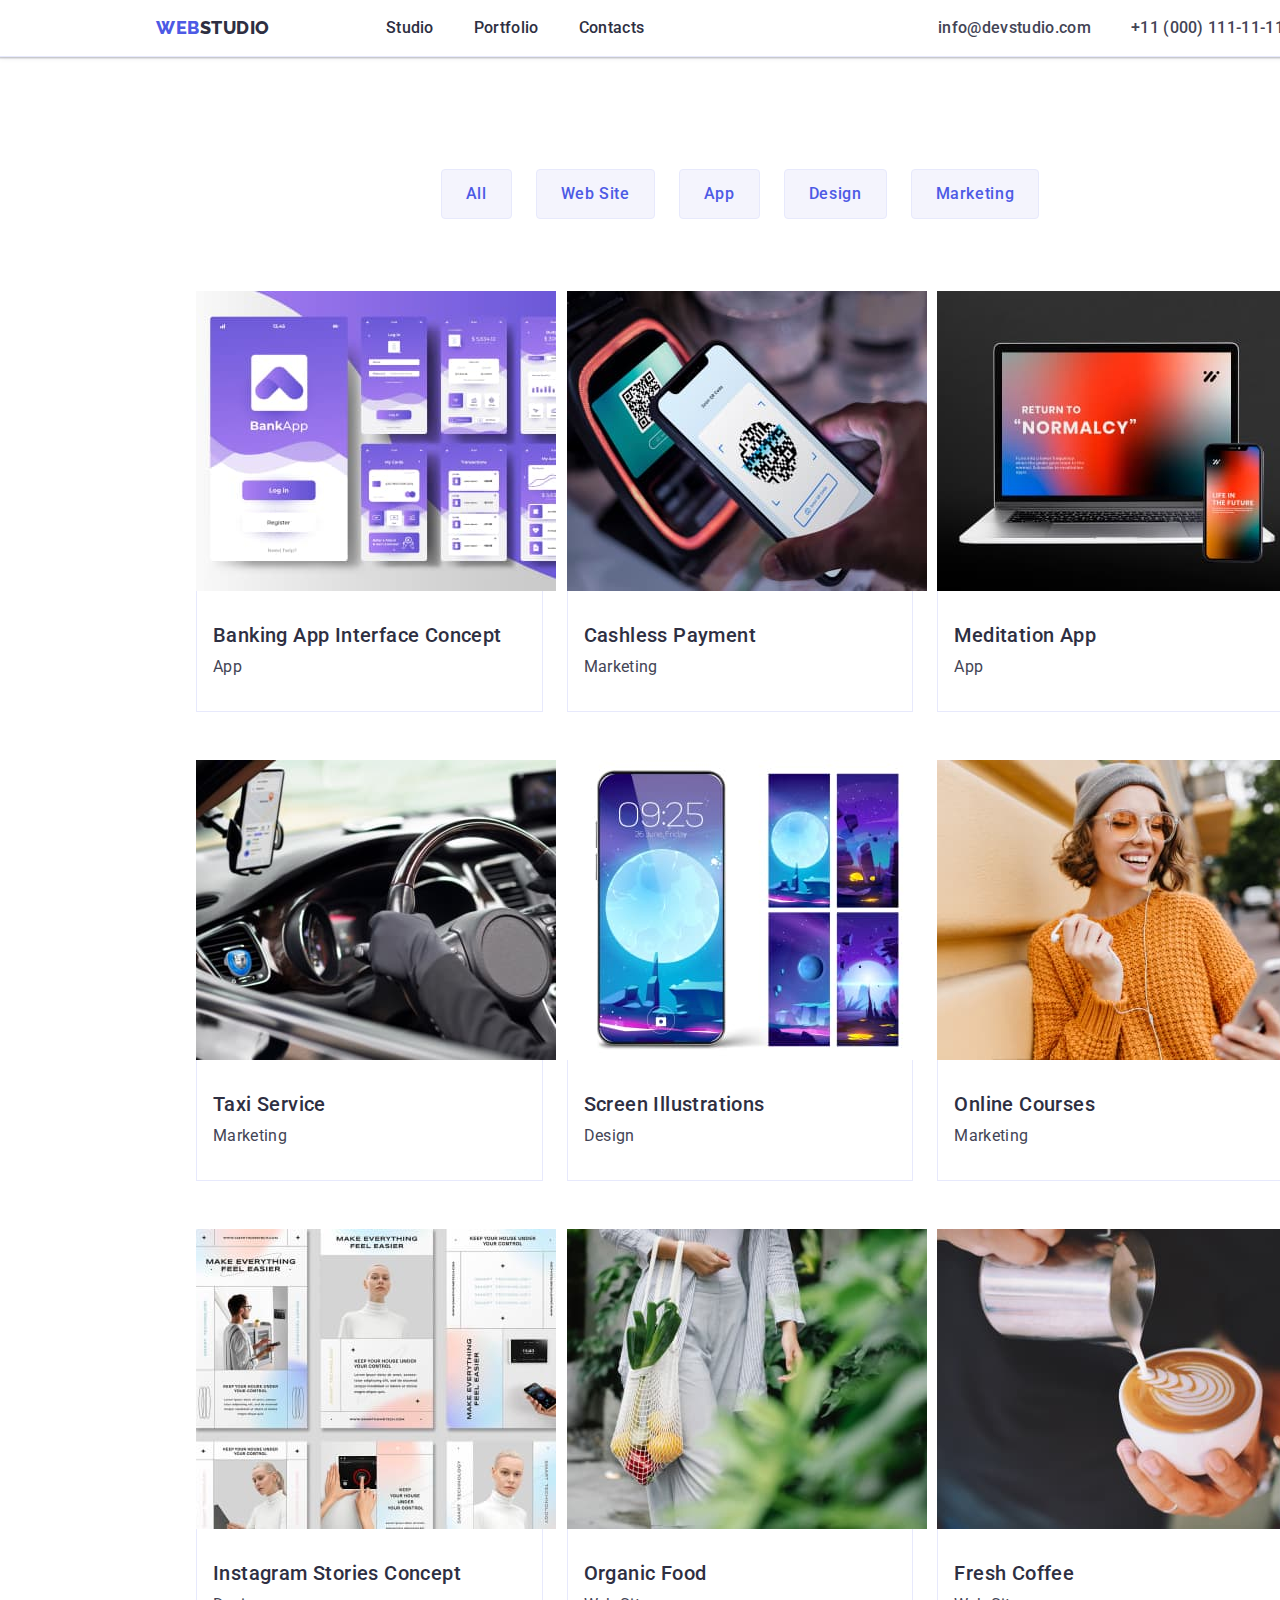
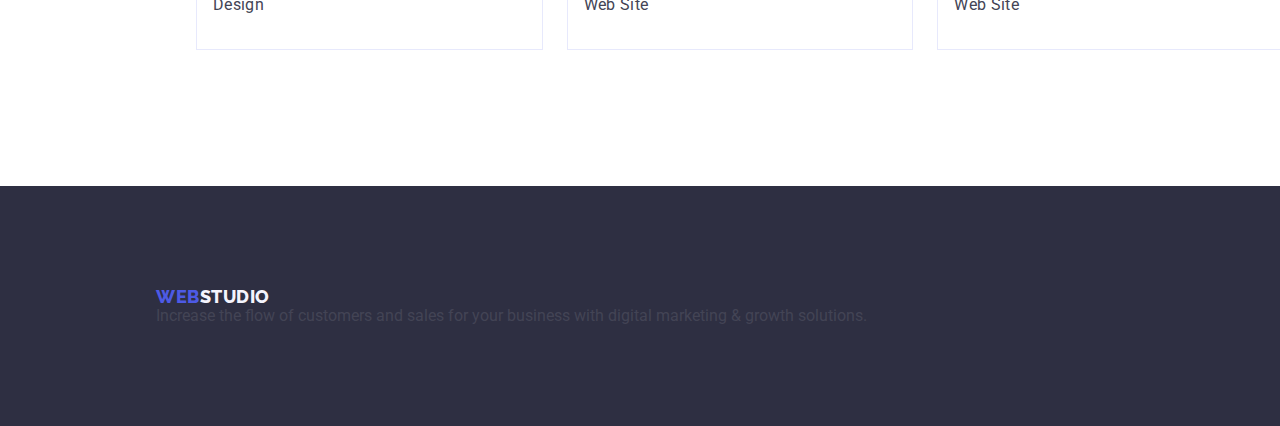
==== portfolio.html @ 3279401d "Initial commit" ====
<!DOCTYPE html>
<html lang="en">

<head>
    <meta charset="UTF-8">
    <meta name="viewport" content="width=device-width, initial-scale=1.0">
    <title>Document</title>
    <link rel="preconnect" href="https://fonts.googleapis.com">
    <link rel="preconnect" href="https://fonts.gstatic.com" crossorigin>
    <link
        href="https://fonts.googleapis.com/css2?family=Raleway:ital,wght@0,100..900;1,100..900&family=Roboto:ital,wght@0,100;0,300;0,400;0,500;0,700;0,900;1,100;1,300;1,400;1,500;1,700;1,900&display=swap"
        rel="stylesheet">
    <link rel="stylesheet"
        href="https://cdnjs.cloudflare.com/ajax/libs/modern-normalize/2.0.0/modern-normalize.min.css" />
    <link href="./css/styles.css" rel="stylesheet">
</head>

<body>
    <header class="header">
        <div class="container">
            <nav class="nav">
                <a class="logo link" href="./index.html">
                    Web<span class="studio">Studio</span>
                </a>
                <ul class="list">
                    <li class="item"><a class="link" href="./index.html">Studio</a></li>
                    <li class="item"><a class="link" href="./portfolio.html">Portfolio</a></li>
                    <li class="item"><a class="link" href="">Contacts</a></li>
                </ul>
            </nav>
            <address class="contact">
                <ul class="list">
                    <li class="item"><a class="link contact-link"
                            href=" mailto:info@devstudio.com">info@devstudio.com</a>
                    </li>
                    <li class="item"><a class="link contact-link" href="tel:+110001111111">+11 (000) 111-11-11</a></li>
                </ul>
            </address>
        </div>
    </header>
    <main>
        <section class="portfolio">
            <div class="container">
                <h1 class="visually-hidden">
                    cyan
                </h1>
                <ul class="list filter">
                    <li>
                        <button class="filter-btn" type="button">All</button>
                    </li>
                    <li>
                        <button class="filter-btn" type="button">Web Site</button>
                    </li>
                    <li>
                        <button class="filter-btn" type="button">App</button>
                    </li>
                    <li>
                        <button class="filter-btn" type="button">Design</button>
                    </li>
                    <li>
                        <button class="filter-btn" type="button">Marketing</button>
                    </li>
                </ul>

                <ul class="list service-list">
                    <li class="service-list-item">
                        <a class="link">
                            <img src="./images/bank-app.jpg" alt="Bank App" width="360" />
                            <div class="name-category">
                                <h2 class="portfolio-item">Banking App Interface Concept</h2>
                                <p class="portfolio-desc">App</p>
                            </div>
                        </a>
                    </li>
                    <li class="service-list-item">
                        <a class="link">
                            <img src="./images/cashless.jpg" alt="Cashless Payment" width="360" />
                            <div class="name-category">
                                <h2 class="portfolio-item">Cashless Payment</h2>
                                <p class="portfolio-desc">Marketing</p>
                            </div>
                        </a>
                    </li>
                    <li class="service-list-item">
                        <a class="link">
                            <img src="./images/meditation.jpg" alt="Cashless Payment" width="360" />
                            <div class="name-category">
                                <h2 class="portfolio-item">Meditation App</h2>
                                <p class="portfolio-desc">App</p>
                            </div>
                        </a>
                    </li>
                    <li class="service-list-item">
                        <a class="link">
                            <img src="./images/taxi.jpg" alt="Cashless Payment" width="360" />
                            <div class="name-category">
                                <h2 class="portfolio-item">Taxi Service</h2>
                                <p class="portfolio-desc">Marketing</p>
                            </div>
                        </a>
                    </li>
                    <li class="service-list-item">
                        <a class="link">
                            <img src="./images/illustrations.jpg" alt="Cashless Payment" width="360" />
                            <div class="name-category">
                                <h2 class="portfolio-item">Screen Illustrations</h2>
                                <p class="portfolio-desc">Design</p>
                            </div>
                        </a>
                    </li>
                    <li class="service-list-item">
                        <a class="link">
                            <img src="./images/online-courses.jpg" alt="Cashless Payment" width="360" />
                            <div class="name-category">
                                <h2 class="portfolio-item">Online Courses</h2>
                                <p class="portfolio-desc">Marketing</p>
                            </div>
                        </a>
                    </li>
                    <li class="service-list-item">
                        <a class="link">
                            <img src="./images/instagram-stories.jpg" alt="Cashless Payment" width="360" />
                            <div class="name-category">
                                <h2 class="portfolio-item">Instagram Stories Concept</h2>
                                <p class="portfolio-desc">Design</p>
                            </div>
                        </a>
                    </li>
                    <li class="service-list-item">
                        <a class="link">
                            <img src="./images/organic-food.jpg" alt="Cashless Payment" width="360" />
                            <div class="name-category">
                                <h2 class="portfolio-item">Organic Food</h2>
                                <p class="portfolio-desc">Web Site</p>
                            </div>
                        </a>
                    </li>
                    <li class="service-list-item">
                        <a class="link">
                            <img src="./images/fresh-coffee.jpg" alt="Cashless Payment" width="360" />
                            <div class="name-category">
                                <h2 class="portfolio-item">Fresh Coffee</h2>
                                <p class="portfolio-desc">Web Site</p>
                            </div>
                        </a>
                    </li>
                </ul>
            </div>
        </section>
    </main>
    <footer class="footer">
        <div class="container">
            <a class="logo link" href="./index.html">
                Web<span class="studio">Studio</span>
            </a>
            <p class="marketing">
                Increase the flow of customers and sales for your business with digital marketing & growth solutions.
            </p>
        </div>
    </footer>
</body>

</html>
---- css/styles.css ----
:root {
  --main-color: #434455;
  --item-color: #2e2f42;
  --cornflower: #e7e9fc;
  --white: #ffffff;
}

body {
  font-family: Roboto, sans-serif;
  color: var(--main-color);
  background-color: var(--white);
  width: 1440px;
  margin: auto;
}

img {
  display: block;
}

h1,
h2,
h3,
h4 h5,
h6,
p {
  margin: 0;
}

.header {
  border-bottom: 1px solid var(--cornflower);
  background: var(--white);
  box-shadow: 0px 1px 6px 0px rgba(46, 47, 66, 0.08),
    0px 1px 1px 0px rgba(46, 47, 66, 0.16),
    0px 2px 1px 0px rgba(46, 47, 66, 0.08);
}

.container {
  width: 1158px;
  margin: 0 auto;
  padding: 0 15px 0 15px;
}

.header > .container {
  display: flex;
  justify-content: space-between;
}

.nav {
  display: flex;
  align-items: center;
}

.list {
  list-style: none;
  display: flex;
  gap: 40px;
}

.link {
  text-decoration: none;
  color: var(--item-color);
  display: block;
}

.contact-link {
  color: var(--main-color);
}

.link:focus,
.link:hover {
  color: #404bbf;
}

.address {
  font-style: normal;
}

.contact {
  font-style: normal;
  line-height: 1.5;
}

.item {
  font-weight: 500;
  font-size: 16px;
  line-height: 1.5;
  letter-spacing: 0.02em;
  color: var(--item-color);
  text-decoration: none;
}

.logo {
  font-family: Raleway, sans-serif;
  font-size: 18px;
  font-weight: 800;
  line-height: 1.17;
  letter-spacing: 0.03em;
  text-align: left;
  text-transform: uppercase;
  color: #4d5ae5;
  text-decoration: none;
  margin-right: 76px;
}

.logo > .studio {
  color: var(--item-color);
}

.footer > .logo > .studio {
  color: var(--white);
}

.section {
  padding: 120px 0 120px;
}

.visually-hidden {
  position: absolute;
  width: 1px;
  height: 1px;
  margin: -1px;
  border: 0;
  padding: 0;
  white-space: nowrap;
  clip-path: inset(100%);
  clip: rect(0 0 0 0);
  overflow: hidden;
}

/* 1st section */
.our-service {
  background-color: #2e2f42;
  justify-content: center;
  padding: 188px 0 188px;
  display: block;
  background-image: linear-gradient(
      rgba(46, 47, 66, 0.7),
      rgba(46, 47, 66, 0.7)
    ),
    url(../images/people-office.jpg);
  max-width: 1440px;
  background-repeat: no-repeat;
  background-position: center;
  background-size: cover;
}

.service-title {
  font-size: 56px;
  line-height: 1.07;
  text-align: center;
  letter-spacing: 0.02em;
  color: var(--white);
  max-width: 496px;

  text-align: center;
  margin: auto;
  margin-bottom: 48px;
}

.order-service {
  font-family: inherit;
  font-weight: 500;
  font-size: 16px;
  background-color: #4d5ae5;
  line-height: 1.5;
  letter-spacing: 0.04em;
  color: var(--white);
  cursor: pointer;
  min-width: 169px;
  height: 56px;
  border: none;
  border-radius: 4px;

  margin: auto;
  padding: 16px 32px;
  display: block;
  box-shadow: 0px 4px 4px 0px rgba(0, 0, 0, 0.15);
  transition: background-color 250ms cubic-bezier(0.4, 0, 0.2, 1);
}

.order-service:hover,
.order-service:focus {
  background-color: #404bbf;
}
/* end 1st section */

/* 2nd section */
.feature {
  font-weight: 500;
  font-size: 20px;
  line-height: 1.2;
  letter-spacing: 0.02em;
  color: var(--item-color);
  margin-bottom: 8px;
}

.feature-description {
  font-size: 16px;
  line-height: 1.5;
  letter-spacing: 0.02em;
  color: #434455;
}

.list-item {
  gap: 24px;
}
/* end 2nd section */

/* 3rd section */
.what-we-do {
  font-size: 36px;
  line-height: 1.11;
  text-align: center;
  letter-spacing: 0.02em;
  text-transform: capitalize;
  color: var(--item-color);
  margin-bottom: 72px;
  gap: 24px;
}

.what-we-do-item {
  flex-basis: calc((100% - 3 * 16px) / 3);
}
/* end 3rd section */

/* 4th section */
.our-team {
  background-color: #f4f4fd;
  padding: 120px 0 120px;
}

.our-team-list {
  gap: 24px;
}

.team {
  background-color: #f4f4fd;
  color: var(--item-color);
  font-size: 36px;
  line-height: 1.11;
  letter-spacing: 0.02em;
  text-transform: capitalize;
  text-align: center;
  margin-bottom: 72px;
}

.team-item {
  background-color: var(--white);
  width: calc((100% - 72px) / 4);
  border-radius: 0px 0px 4px 4px;
}

.team-card {
  font-size: 16px;
  line-height: 1.5;
  letter-spacing: 0.02em;
  text-align: center;
}

.team-container {
  padding: 32px 0 32px;
}

.item-name {
  font-weight: 500;
  font-size: 20px;
  line-height: 1.2;
  letter-spacing: 0.02em;
  color: var(--item-color);
  text-align: center;
  margin-bottom: 8px;
}
/* end 4th section */

.footer {
  background-color: #2e2f42;
  justify-content: center;
  padding: 100px 0 100px;
}

.footer > .container .logo .studio {
  color: #f4f4fd;
}
.footer > .container > .link {
  display: inline-block;
}

.footer > .marketing {
  font-size: 16px;
  font-weight: 400;
  line-height: 24px;
  letter-spacing: 0.02em;
  text-align: left;
  color: #f4f4fd;
}

.filter-btn {
  font-family: Roboto, sans-serif;
  font-weight: 500;
  font-size: 16px;
  line-height: 1.5;
  letter-spacing: 0.04em;
  color: #4d5ae5;
  background-color: #f4f4fd;
  cursor: pointer;
  padding: 12px 24px 12px;
  border: 1px solid #e7e9fc;
  border-radius: 4px;
}

.filter-btn:focus,
.filter-btn:hover {
  color: var(--white);
  background-color: #404bbf;
  border: 1px solid transparent;
}

.portfolio {
  padding: 96px 0 120px 0;
}

.portfolio-item {
  font-weight: 500;
  font-size: 20px;
  line-height: 1.2;
  letter-spacing: 0.02em;
  color: var(--item-color);
  margin-bottom: 8px;
}

.portfolio-desc {
  font-size: 16px;
  letter-spacing: 0.02em;
  color: var(--main-color);
  line-height: 1.5;
}

.filter {
  justify-content: center;
  gap: 24px;
  margin-bottom: 72px;
}

.service-list {
  flex-wrap: wrap;
  column-gap: 24px;
  row-gap: 48px;
}

.service-list-item {
  width: calc((100% - 48px) / 3);
}

.name-category {
  padding: 32px 16px;
  border: 1px solid #e7e9fc;
  border-top: none;
}

.feature-item {
  width: calc((100% - 3 * 24px) / 4);
}
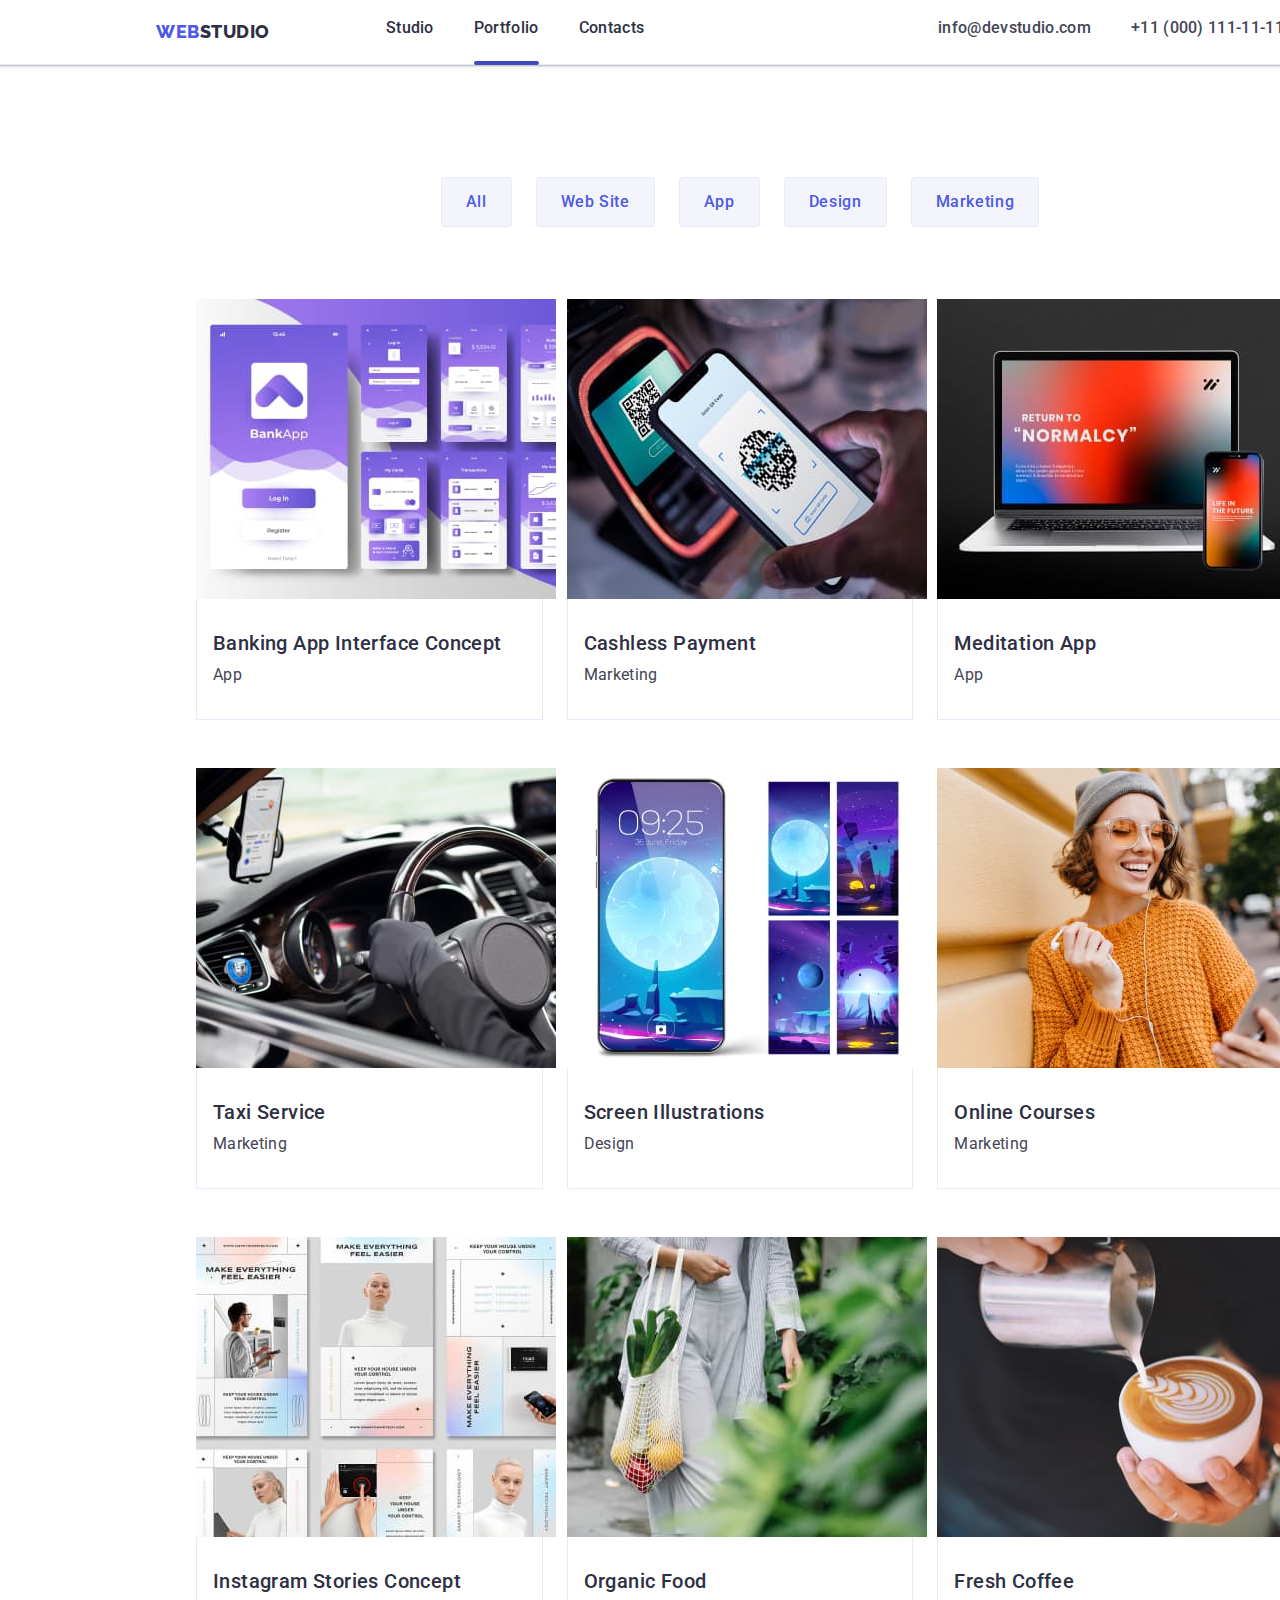
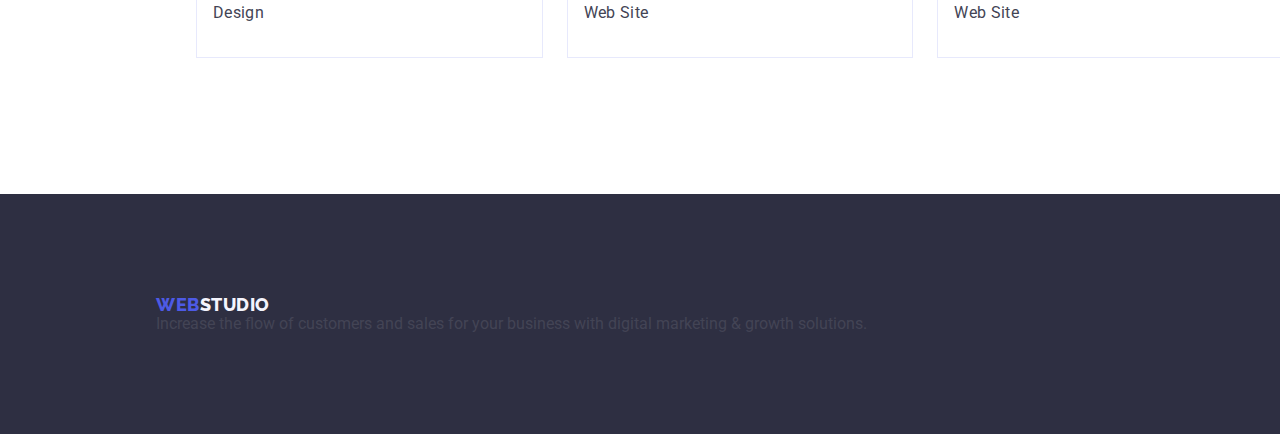
==== commit ad3c1d5c: "Init commit" ====
--- a/portfolio.html
+++ b/portfolio.html
@@ -23,9 +23,9 @@
                     Web<span class="studio">Studio</span>
                 </a>
                 <ul class="list">
-                    <li class="item"><a class="link" href="./index.html">Studio</a></li>
-                    <li class="item"><a class="link" href="./portfolio.html">Portfolio</a></li>
-                    <li class="item"><a class="link" href="">Contacts</a></li>
+                    <li class="item"><a class="link-head link" href="./index.html">Studio</a></li>
+                    <li class="item"><a class="link-head link menu-active" href="./portfolio.html">Portfolio</a></li>
+                    <li class="item"><a class="link-head link" href="">Contacts</a></li>
                 </ul>
             </nav>
             <address class="contact">
--- a/css/styles.css
+++ b/css/styles.css
@@ -1,8 +1,10 @@
 :root {
   --main-color: #434455;
-  --item-color: #2e2f42;
   --cornflower: #e7e9fc;
   --white: #ffffff;
+  --ocean: #404bbf;
+  --navyblue: #2e2f42;
+  --cloud: #f4f4fd;
 }
 
 body {
@@ -56,10 +58,58 @@
   gap: 40px;
 }
 
+.nav .list {
+  margin-bottom: 0;
+}
+
 .link {
   text-decoration: none;
-  color: var(--item-color);
+  color: var(--navyblue);
   display: block;
+}
+
+.link-head {
+  color: var(--navyblue);
+  font-weight: 500;
+  line-height: 1.5;
+  letter-spacing: 0.02em;
+  padding: 0px 0px 24px 0px;
+  display: block;
+  position: relative;
+  transition: color 250ms cubic-bezier(0.4, 0, 0.2, 1);
+}
+
+.link-head:hover::after,
+.link-head:focus::after {
+  border: 2px solid var(--ocean);
+  background-color: var(--ocean);
+  width: 100%;
+}
+
+.link-head::after {
+  border-radius: 2px;
+  border: 2px solid transparent;
+  height: 4px;
+  width: 0;
+  position: absolute;
+  left: 0;
+  bottom: -1px;
+  background-color: var(--ocean);
+  transition: width 250ms cubic-bezier(0.4, 0, 0.2, 1),
+    background-color 250ms cubic-bezier(0.4, 0, 0.2, 1),
+    border 250ms cubic-bezier(0.4, 0, 0.2, 1);
+}
+
+.menu-active::after {
+  content: "";
+  border: 2px solid var(--ocean);
+  border-radius: 2px;
+  background-color: var(--ocean);
+  height: 4px;
+  width: 100%;
+  position: absolute;
+  left: 0;
+  bottom: -1px;
 }
 
 .contact-link {
@@ -85,7 +135,7 @@
   font-size: 16px;
   line-height: 1.5;
   letter-spacing: 0.02em;
-  color: var(--item-color);
+  color: var(--navyblue);
   text-decoration: none;
 }
 
@@ -103,7 +153,7 @@
 }
 
 .logo > .studio {
-  color: var(--item-color);
+  color: var(--navyblue);
 }
 
 .footer > .logo > .studio {
@@ -190,7 +240,7 @@
   font-size: 20px;
   line-height: 1.2;
   letter-spacing: 0.02em;
-  color: var(--item-color);
+  color: var(--navyblue);
   margin-bottom: 8px;
 }
 
@@ -199,6 +249,17 @@
   line-height: 1.5;
   letter-spacing: 0.02em;
   color: #434455;
+}
+
+.feature-icon {
+  width: 264px;
+  height: 112px;
+  background-color: var(--cloud);
+  display: flex;
+  justify-content: center;
+  align-items: center;
+  border-radius: 4px;
+  margin-bottom: 8px;
 }
 
 .list-item {
@@ -213,7 +274,7 @@
   text-align: center;
   letter-spacing: 0.02em;
   text-transform: capitalize;
-  color: var(--item-color);
+  color: var(--navyblue);
   margin-bottom: 72px;
   gap: 24px;
 }
@@ -235,7 +296,7 @@
 
 .team {
   background-color: #f4f4fd;
-  color: var(--item-color);
+  color: var(--navyblue);
   font-size: 36px;
   line-height: 1.11;
   letter-spacing: 0.02em;
@@ -266,7 +327,7 @@
   font-size: 20px;
   line-height: 1.2;
   letter-spacing: 0.02em;
-  color: var(--item-color);
+  color: var(--navyblue);
   text-align: center;
   margin-bottom: 8px;
 }
@@ -324,7 +385,7 @@
   font-size: 20px;
   line-height: 1.2;
   letter-spacing: 0.02em;
-  color: var(--item-color);
+  color: var(--navyblue);
   margin-bottom: 8px;
 }
 
@@ -360,3 +421,31 @@
 .feature-item {
   width: calc((100% - 3 * 24px) / 4);
 }
+
+/* -- icons -- */
+
+.icon {
+  display: inline-block;
+  background-repeat: no-repeat;
+  background-image: url("../images/icons.svg");
+}
+.icon-antenna {
+  width: 64px;
+  height: 64px;
+  background-position: 0 0;
+}
+.icon-clock {
+  width: 64px;
+  height: 64px;
+  background-position: -128px 0;
+}
+.icon-diagram {
+  width: 64px;
+  height: 64px;
+  background-position: -256px 0;
+}
+.icon-astronaut {
+  width: 64px;
+  height: 64px;
+  background-position: -384px 0;
+}
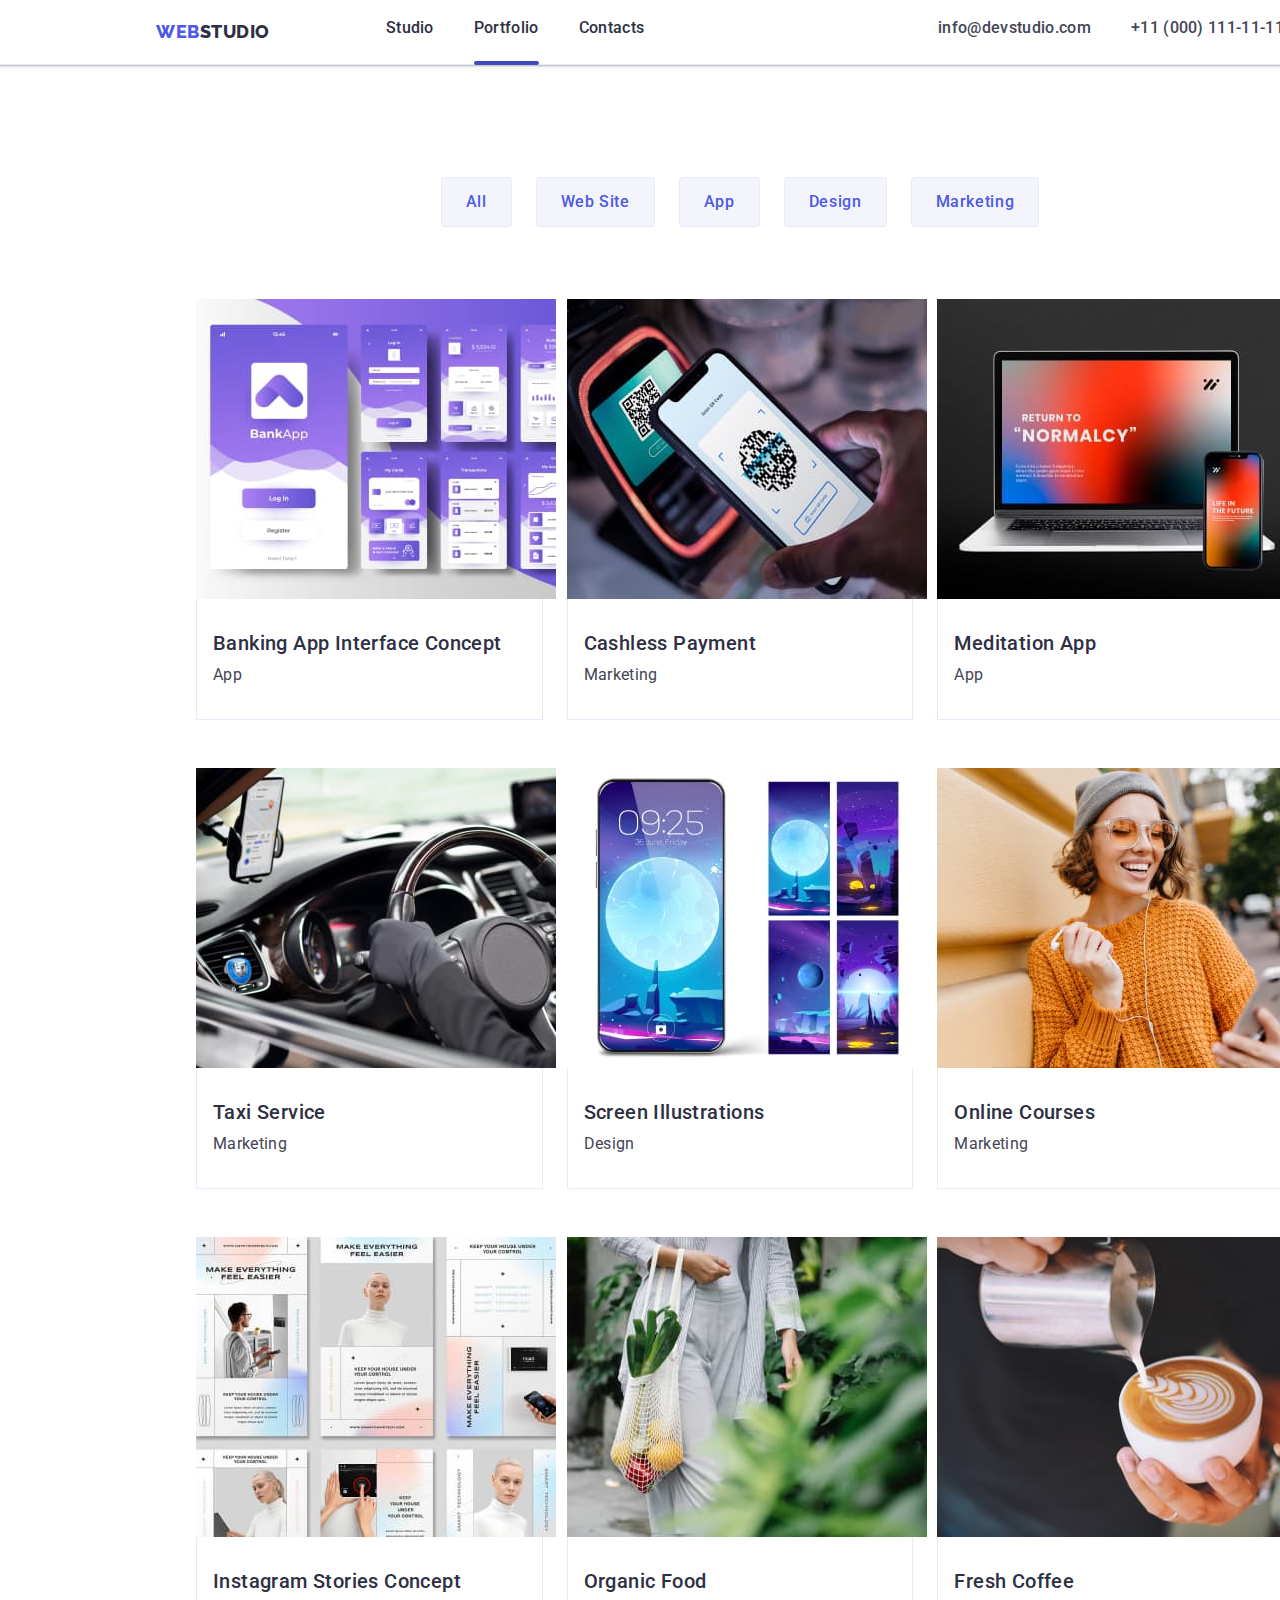
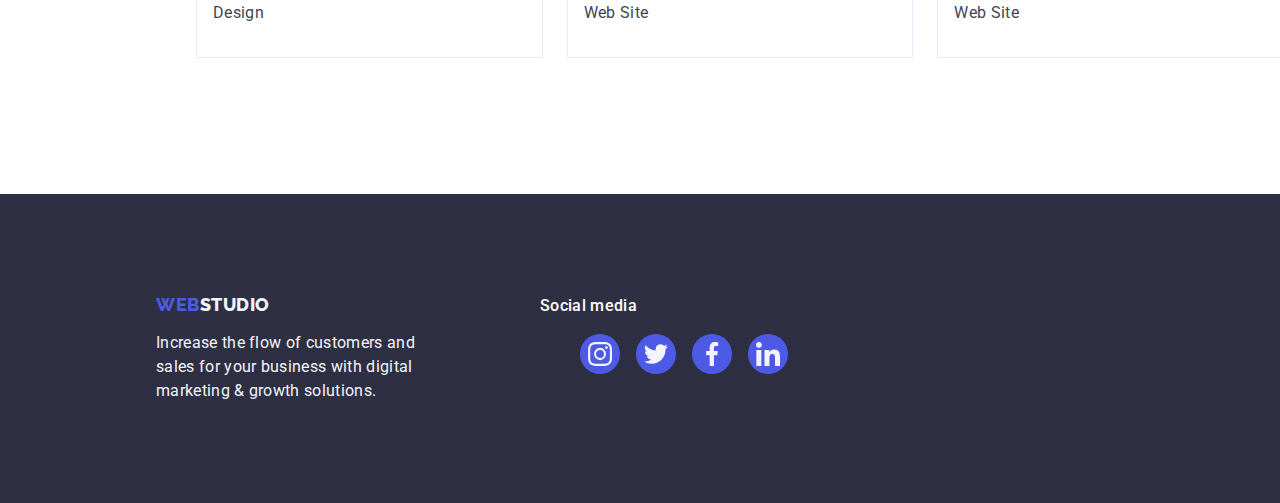
==== commit b20e376f: "add icons" ====
--- a/portfolio.html
+++ b/portfolio.html
@@ -149,13 +149,42 @@
         </section>
     </main>
     <footer class="footer">
-        <div class="container">
-            <a class="logo link" href="./index.html">
-                Web<span class="studio">Studio</span>
-            </a>
-            <p class="marketing">
-                Increase the flow of customers and sales for your business with digital marketing & growth solutions.
-            </p>
+        <div class="footer-container container">
+            <div class="footer-logo">
+                <a class="logo link" href="./index.html">
+                    Web<span class="studio">Studio</span>
+                </a>
+                <p class="marketing">
+                    Increase the flow of customers and sales for your business with digital marketing & growth
+                    solutions.
+                </p>
+            </div>
+
+            <div>
+                <p class="footer-social-media">Social media</p>
+                <ul class="footer-list list">
+                    <li class="footer-social-item">
+                        <a href="#" class="footer-social-link">
+                            <span class="icon instagram"></span>
+                        </a>
+                    </li>
+                    <li class="footer-social-item">
+                        <a href="#" class="footer-social-link">
+                            <span class="icon twitter"></span>
+                        </a>
+                    </li>
+                    <li class="footer-social-item">
+                        <a href="#" class="footer-social-link">
+                            <span class="icon facebook"></span>
+                        </a>
+                    </li>
+                    <li class="footer-social-item">
+                        <a href="#" class="footer-social-link">
+                            <span class="icon linkedin"></span>
+                        </a>
+                    </li>
+                </ul>
+            </div>
         </div>
     </footer>
 </body>
--- a/css/styles.css
+++ b/css/styles.css
@@ -5,6 +5,8 @@
   --ocean: #404bbf;
   --navyblue: #2e2f42;
   --cloud: #f4f4fd;
+  --iris: #4d5ae5;
+  --lightslate: #8e8f99;
 }
 
 body {
@@ -331,6 +333,29 @@
   text-align: center;
   margin-bottom: 8px;
 }
+
+.social-list {
+  display: flex;
+  justify-content: center;
+  gap: 24px;
+  padding: 0;
+}
+
+.social-item {
+  width: 40px;
+  height: 40px;
+}
+
+.social-link {
+  width: 100%;
+  height: 100%;
+  border-radius: 50%;
+  background-color: var(--iris);
+  display: flex;
+  align-items: center;
+  justify-content: center;
+  transition: background-color 250ms cubic-bezier(0.4, 0, 0.2, 1);
+}
 /* end 4th section */
 
 .footer {
@@ -339,20 +364,65 @@
   padding: 100px 0 100px;
 }
 
-.footer > .container .logo .studio {
+.footer-container .logo .studio {
   color: #f4f4fd;
 }
-.footer > .container > .link {
+.footer-container .link {
   display: inline-block;
-}
-
-.footer > .marketing {
+  margin-bottom: 16px;
+}
+
+.footer .marketing {
   font-size: 16px;
   font-weight: 400;
   line-height: 24px;
   letter-spacing: 0.02em;
   text-align: left;
   color: #f4f4fd;
+  max-width: 264px;
+}
+
+.footer-container {
+  display: flex;
+}
+
+.footer-logo {
+  margin-right: 120px;
+}
+
+.footer-social-media {
+  color: var(--white);
+  font-weight: 500;
+  margin-bottom: 16px;
+  line-height: 1.5;
+  letter-spacing: 0.02em;
+}
+
+.footer-list {
+  flex-wrap: wrap;
+  display: flex;
+  align-items: center;
+  gap: 16px;
+}
+
+.footer-social-item {
+  width: 40px;
+  height: 40px;
+}
+
+.footer-social-link {
+  width: 100%;
+  height: 100%;
+  border-radius: 50%;
+  display: flex;
+  align-items: center;
+  justify-content: center;
+  background-color: var(--iris);
+  transition: background-color 250ms cubic-bezier(0.4, 0, 0.2, 1);
+}
+
+.footer .icon {
+  transform: scale(1.5);
 }
 
 .filter-btn {
@@ -422,30 +492,170 @@
   width: calc((100% - 3 * 24px) / 4);
 }
 
+/* customer section */
+.customers-header {
+  margin-bottom: 72px;
+  justify-content: center;
+  color: var(--navyblue);
+  display: flex;
+  font-size: 36px;
+  font-weight: 700;
+  line-height: 1.11;
+  letter-spacing: 0.02em;
+  text-transform: capitalize;
+}
+
+.customers-link {
+  width: 100%;
+  height: 100%;
+  border: 1px solid var(--lightslate);
+  border-radius: 4px;
+  display: flex;
+  justify-content: center;
+  align-items: center;
+  color: var(--lightslate);
+  transition: color 250ms cubic-bezier(0.4, 0, 0.2, 1),
+    border-color 250ms cubic-bezier(0.4, 0, 0.2, 1);
+}
+
+.customer-list {
+  justify-content: center;
+}
+
+.is-hidden {
+  opacity: 0;
+  visibility: hidden;
+  pointer-events: none;
+}
+.backdrop {
+  position: fixed;
+  top: 0;
+  left: 0;
+  width: 100%;
+  height: 100%;
+  background-color: rgba(46, 47, 66, 0.4);
+  transition: opacity 250ms cubic-bezier(0.4, 0, 0.2, 1),
+    visibility 250ms cubic-bezier(0.4, 0, 0.2, 1);
+}
+
+.backdrop.is-hidden .modal {
+  transform: translate(-50%, -50%) scale(0);
+}
+.modal {
+  position: absolute;
+  left: 50%;
+  top: 50%;
+  transform: translate(-50%, -50%) scale(1);
+  width: 408px;
+  min-height: 584px;
+  background: #fcfcfc;
+  box-shadow: 0px 1px 1px rgba(0, 0, 0, 0.14), 0px 1px 3px rgba(0, 0, 0, 0.12),
+    0px 2px 1px rgba(0, 0, 0, 0.2);
+  border-radius: 4px;
+  transition: transform 250ms cubic-bezier(0.4, 0, 0.2, 1);
+  margin-top: 13px;
+  margin-left: -30px;
+}
+
+.modal-close {
+  position: absolute;
+  width: 24px;
+  height: 24px;
+  top: 24px;
+  right: 24px;
+  border-radius: 50%;
+  display: flex;
+  align-items: center;
+  justify-content: center;
+  background-color: #e7e9fc;
+  border: 1px solid rgba(0, 0, 0, 0.1);
+  padding: 0;
+  cursor: pointer;
+  transition: background-color 250ms cubic-bezier(0.4, 0, 0.2, 1),
+    border 250ms cubic-bezier(0.4, 0, 0.2, 1);
+}
+
 /* -- icons -- */
 
 .icon {
   display: inline-block;
   background-repeat: no-repeat;
-  background-image: url("../images/icons.svg");
-}
-.icon-antenna {
+  background-image: url(../images/icons.svg);
+}
+
+.antenna {
   width: 64px;
   height: 64px;
   background-position: 0 0;
 }
-.icon-clock {
+.clock {
   width: 64px;
   height: 64px;
   background-position: -128px 0;
 }
-.icon-diagram {
+.diagram {
   width: 64px;
   height: 64px;
   background-position: -256px 0;
 }
-.icon-astronaut {
+.astronaut {
   width: 64px;
   height: 64px;
   background-position: -384px 0;
 }
+.instagram {
+  width: 16px;
+  height: 16px;
+  background-position: 0 -128px;
+}
+.twitter {
+  width: 16px;
+  height: 16px;
+  background-position: -80px -128px;
+}
+.facebook {
+  width: 16px;
+  height: 16px;
+  background-position: -160px -128px;
+}
+.linkedin {
+  width: 16px;
+  height: 16px;
+  background-position: -240px -128px;
+}
+.client1 {
+  width: 122px;
+  height: 64px;
+  background-position: 0 -208px;
+}
+.client2 {
+  width: 122px;
+  height: 64px;
+  background-position: -256px -208px;
+}
+.client3 {
+  width: 122px;
+  height: 64px;
+  background-position: -512px -208px;
+}
+.client4 {
+  width: 122px;
+  height: 64px;
+  background-position: -768px -208px;
+}
+.client5 {
+  width: 122px;
+  height: 64px;
+  background-position: -1024px -208px;
+}
+.client6 {
+  width: 122px;
+  height: 64px;
+  background-position: -1280px -208px;
+}
+
+.close {
+  width: 24px;
+  height: 24px;
+  background-position: 0 -336px;
+}
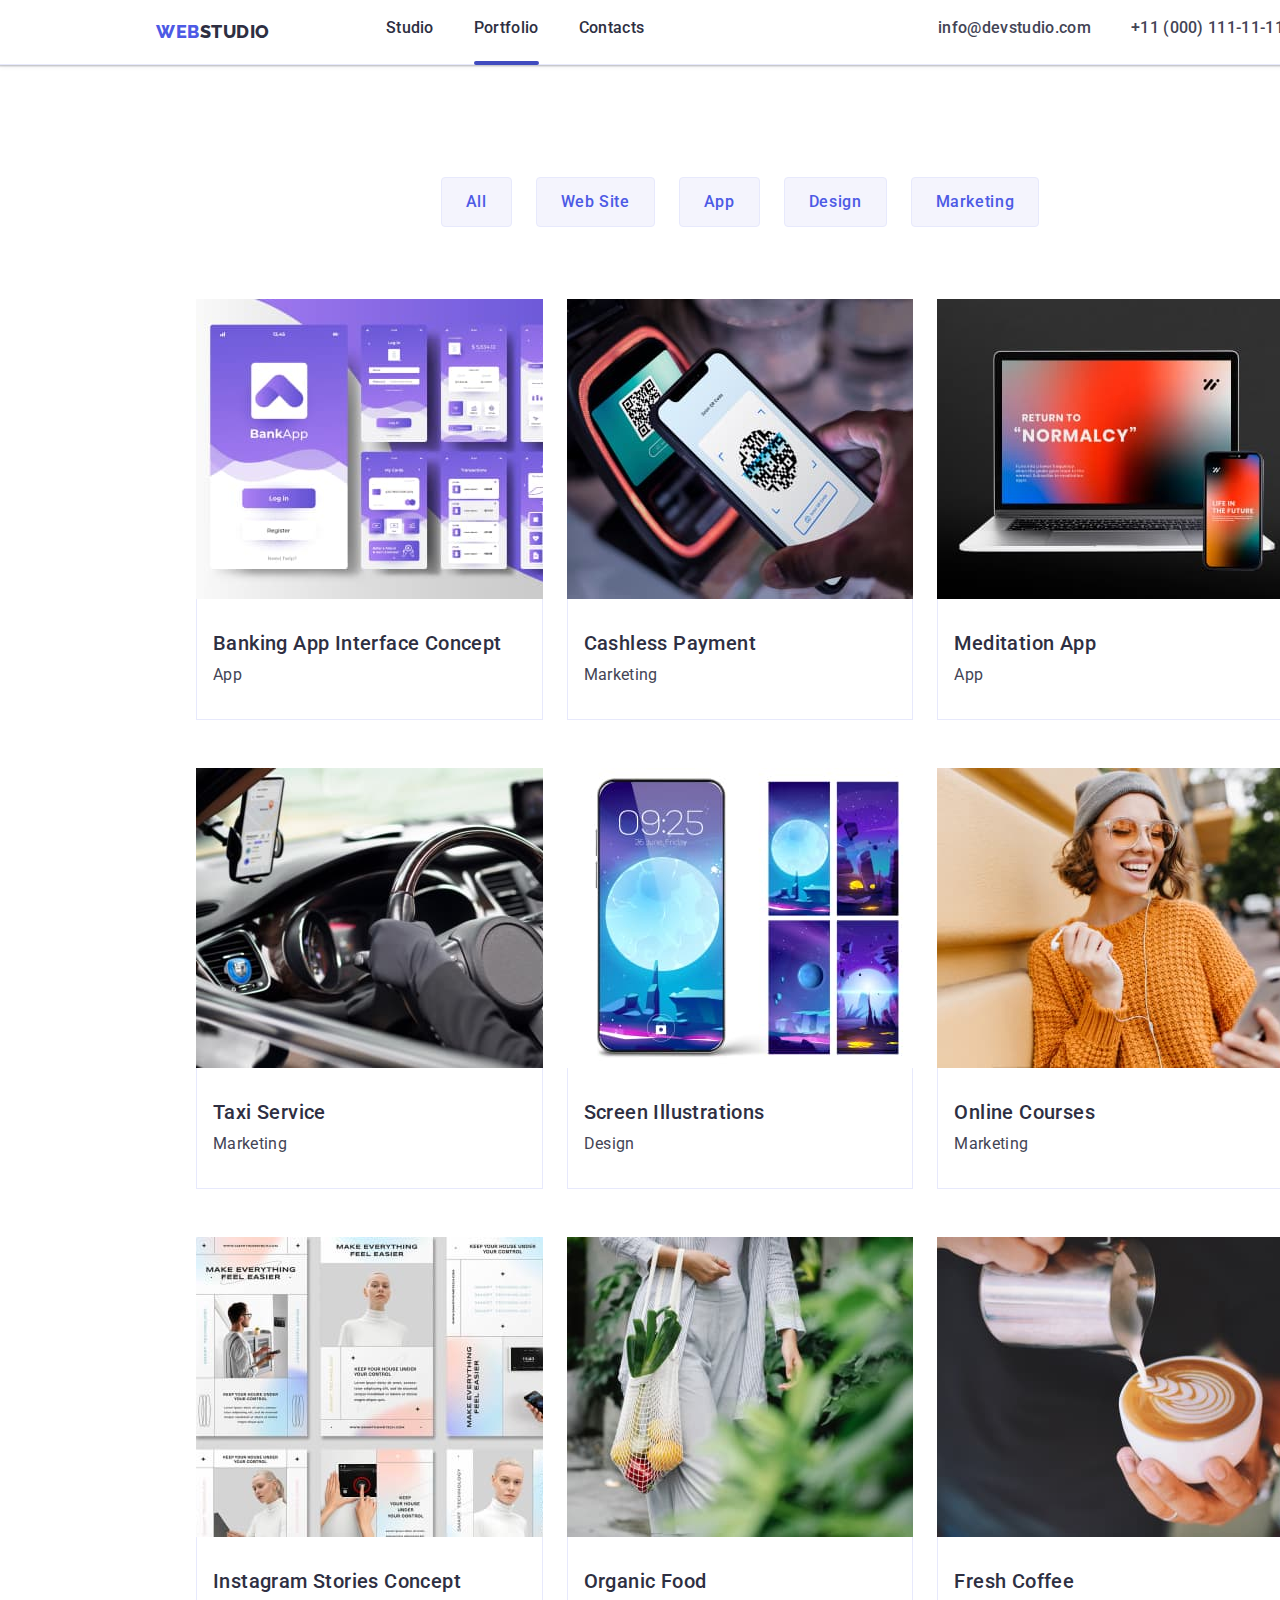
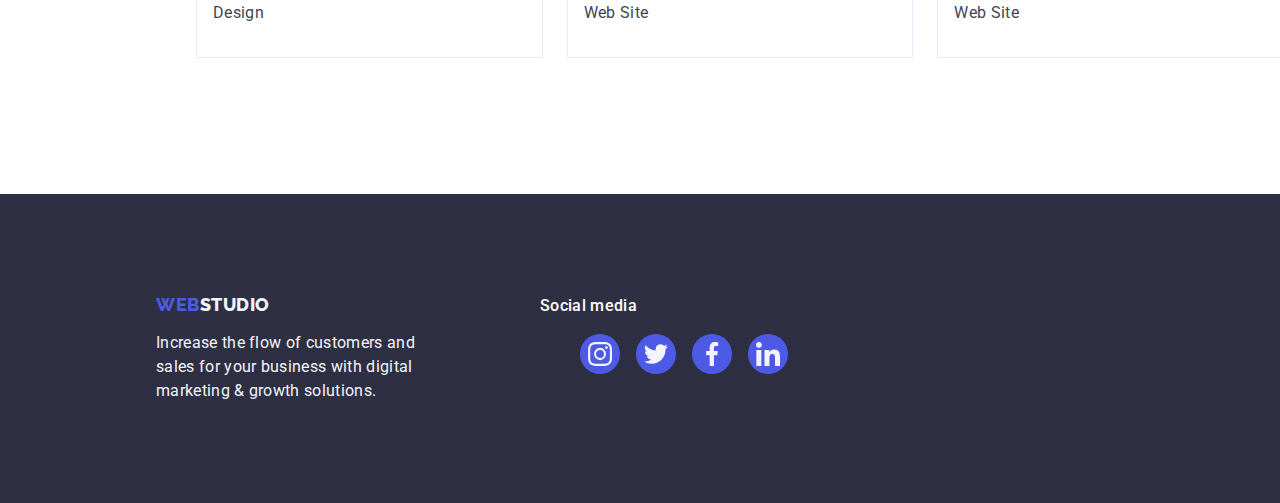
==== commit 4aa5519f: "goit markup homework 05" ====
--- a/portfolio.html
+++ b/portfolio.html
@@ -65,7 +65,14 @@
                 <ul class="list service-list">
                     <li class="service-list-item">
                         <a class="link">
-                            <img src="./images/bank-app.jpg" alt="Bank App" width="360" />
+                            <div class="port-cover-wrap">
+                                <img src="./images/bank-app.jpg" alt="Bank App" width="360" />
+                                <p class="port-cover-text">
+                                    14 Stylish and User-Friendly App Design Concepts · Task
+                                    Manager App · Calorie Tracker App · Exotic Fruit Ecommerce
+                                    App · Cloud Storage App
+                                </p>
+                            </div>
                             <div class="name-category">
                                 <h2 class="portfolio-item">Banking App Interface Concept</h2>
                                 <p class="portfolio-desc">App</p>
@@ -74,7 +81,14 @@
                     </li>
                     <li class="service-list-item">
                         <a class="link">
-                            <img src="./images/cashless.jpg" alt="Cashless Payment" width="360" />
+                            <div class="port-cover-wrap">
+                                <img src="./images/cashless.jpg" alt="Cashless Payment" width="360" />
+                                <p class="port-cover-text">
+                                    14 Stylish and User-Friendly App Design Concepts · Task
+                                    Manager App · Calorie Tracker App · Exotic Fruit Ecommerce
+                                    App · Cloud Storage App
+                                </p>
+                            </div>
                             <div class="name-category">
                                 <h2 class="portfolio-item">Cashless Payment</h2>
                                 <p class="portfolio-desc">Marketing</p>
@@ -83,7 +97,14 @@
                     </li>
                     <li class="service-list-item">
                         <a class="link">
-                            <img src="./images/meditation.jpg" alt="Cashless Payment" width="360" />
+                            <div class="port-cover-wrap">
+                                <img src="./images/meditation.jpg" alt="Cashless Payment" width="360" />
+                                <p class="port-cover-text">
+                                    14 Stylish and User-Friendly App Design Concepts · Task
+                                    Manager App · Calorie Tracker App · Exotic Fruit Ecommerce
+                                    App · Cloud Storage App
+                                </p>
+                            </div>
                             <div class="name-category">
                                 <h2 class="portfolio-item">Meditation App</h2>
                                 <p class="portfolio-desc">App</p>
@@ -92,7 +113,14 @@
                     </li>
                     <li class="service-list-item">
                         <a class="link">
-                            <img src="./images/taxi.jpg" alt="Cashless Payment" width="360" />
+                            <div class="port-cover-wrap">
+                                <img src="./images/taxi.jpg" alt="Cashless Payment" width="360" />
+                                <p class="port-cover-text">
+                                    14 Stylish and User-Friendly App Design Concepts · Task
+                                    Manager App · Calorie Tracker App · Exotic Fruit Ecommerce
+                                    App · Cloud Storage App
+                                </p>
+                            </div>
                             <div class="name-category">
                                 <h2 class="portfolio-item">Taxi Service</h2>
                                 <p class="portfolio-desc">Marketing</p>
@@ -101,7 +129,14 @@
                     </li>
                     <li class="service-list-item">
                         <a class="link">
-                            <img src="./images/illustrations.jpg" alt="Cashless Payment" width="360" />
+                            <div class="port-cover-wrap">
+                                <img src="./images/illustrations.jpg" alt="Cashless Payment" width="360" />
+                                <p class="port-cover-text">
+                                    14 Stylish and User-Friendly App Design Concepts · Task
+                                    Manager App · Calorie Tracker App · Exotic Fruit Ecommerce
+                                    App · Cloud Storage App
+                                </p>
+                            </div>
                             <div class="name-category">
                                 <h2 class="portfolio-item">Screen Illustrations</h2>
                                 <p class="portfolio-desc">Design</p>
@@ -110,7 +145,14 @@
                     </li>
                     <li class="service-list-item">
                         <a class="link">
-                            <img src="./images/online-courses.jpg" alt="Cashless Payment" width="360" />
+                            <div class="port-cover-wrap">
+                                <img src="./images/online-courses.jpg" alt="Cashless Payment" width="360" />
+                                <p class="port-cover-text">
+                                    14 Stylish and User-Friendly App Design Concepts · Task
+                                    Manager App · Calorie Tracker App · Exotic Fruit Ecommerce
+                                    App · Cloud Storage App
+                                </p>
+                            </div>
                             <div class="name-category">
                                 <h2 class="portfolio-item">Online Courses</h2>
                                 <p class="portfolio-desc">Marketing</p>
@@ -119,7 +161,14 @@
                     </li>
                     <li class="service-list-item">
                         <a class="link">
-                            <img src="./images/instagram-stories.jpg" alt="Cashless Payment" width="360" />
+                            <div class="port-cover-wrap">
+                                <img src="./images/instagram-stories.jpg" alt="Cashless Payment" width="360" />
+                                <p class="port-cover-text">
+                                    14 Stylish and User-Friendly App Design Concepts · Task
+                                    Manager App · Calorie Tracker App · Exotic Fruit Ecommerce
+                                    App · Cloud Storage App
+                                </p>
+                            </div>
                             <div class="name-category">
                                 <h2 class="portfolio-item">Instagram Stories Concept</h2>
                                 <p class="portfolio-desc">Design</p>
@@ -128,7 +177,14 @@
                     </li>
                     <li class="service-list-item">
                         <a class="link">
-                            <img src="./images/organic-food.jpg" alt="Cashless Payment" width="360" />
+                            <div class="port-cover-wrap">
+                                <img src="./images/organic-food.jpg" alt="Cashless Payment" width="360" />
+                                <p class="port-cover-text">
+                                    14 Stylish and User-Friendly App Design Concepts · Task
+                                    Manager App · Calorie Tracker App · Exotic Fruit Ecommerce
+                                    App · Cloud Storage App
+                                </p>
+                            </div>
                             <div class="name-category">
                                 <h2 class="portfolio-item">Organic Food</h2>
                                 <p class="portfolio-desc">Web Site</p>
@@ -137,7 +193,14 @@
                     </li>
                     <li class="service-list-item">
                         <a class="link">
-                            <img src="./images/fresh-coffee.jpg" alt="Cashless Payment" width="360" />
+                            <div class="port-cover-wrap">
+                                <img src="./images/fresh-coffee.jpg" alt="Cashless Payment" width="360" />
+                                <p class="port-cover-text">
+                                    14 Stylish and User-Friendly App Design Concepts · Task
+                                    Manager App · Calorie Tracker App · Exotic Fruit Ecommerce
+                                    App · Cloud Storage App
+                                </p>
+                            </div>
                             <div class="name-category">
                                 <h2 class="portfolio-item">Fresh Coffee</h2>
                                 <p class="portfolio-desc">Web Site</p>
--- a/css/styles.css
+++ b/css/styles.css
@@ -464,6 +464,32 @@
   letter-spacing: 0.02em;
   color: var(--main-color);
   line-height: 1.5;
+}
+
+.port-cover-wrap {
+  position: relative;
+  overflow: hidden;
+}
+
+.port-cover-text {
+  position: absolute;
+  top: 0;
+  height: 100%;
+  width: 100%;
+  padding: 40px 32px;
+  background-color: var(--iris);
+  color: var(--cloud);
+  font-size: 16px;
+  font-weight: 400;
+  line-height: 24px;
+  letter-spacing: 0.32px;
+  transform: translateY(100%);
+  transition: transform 250ms cubic-bezier(0.4, 0, 0.2, 1);
+}
+
+.link:hover .port-cover-text,
+.linkin:focus .port-cover-text {
+  transform: translateY(0);
 }
 
 .filter {
